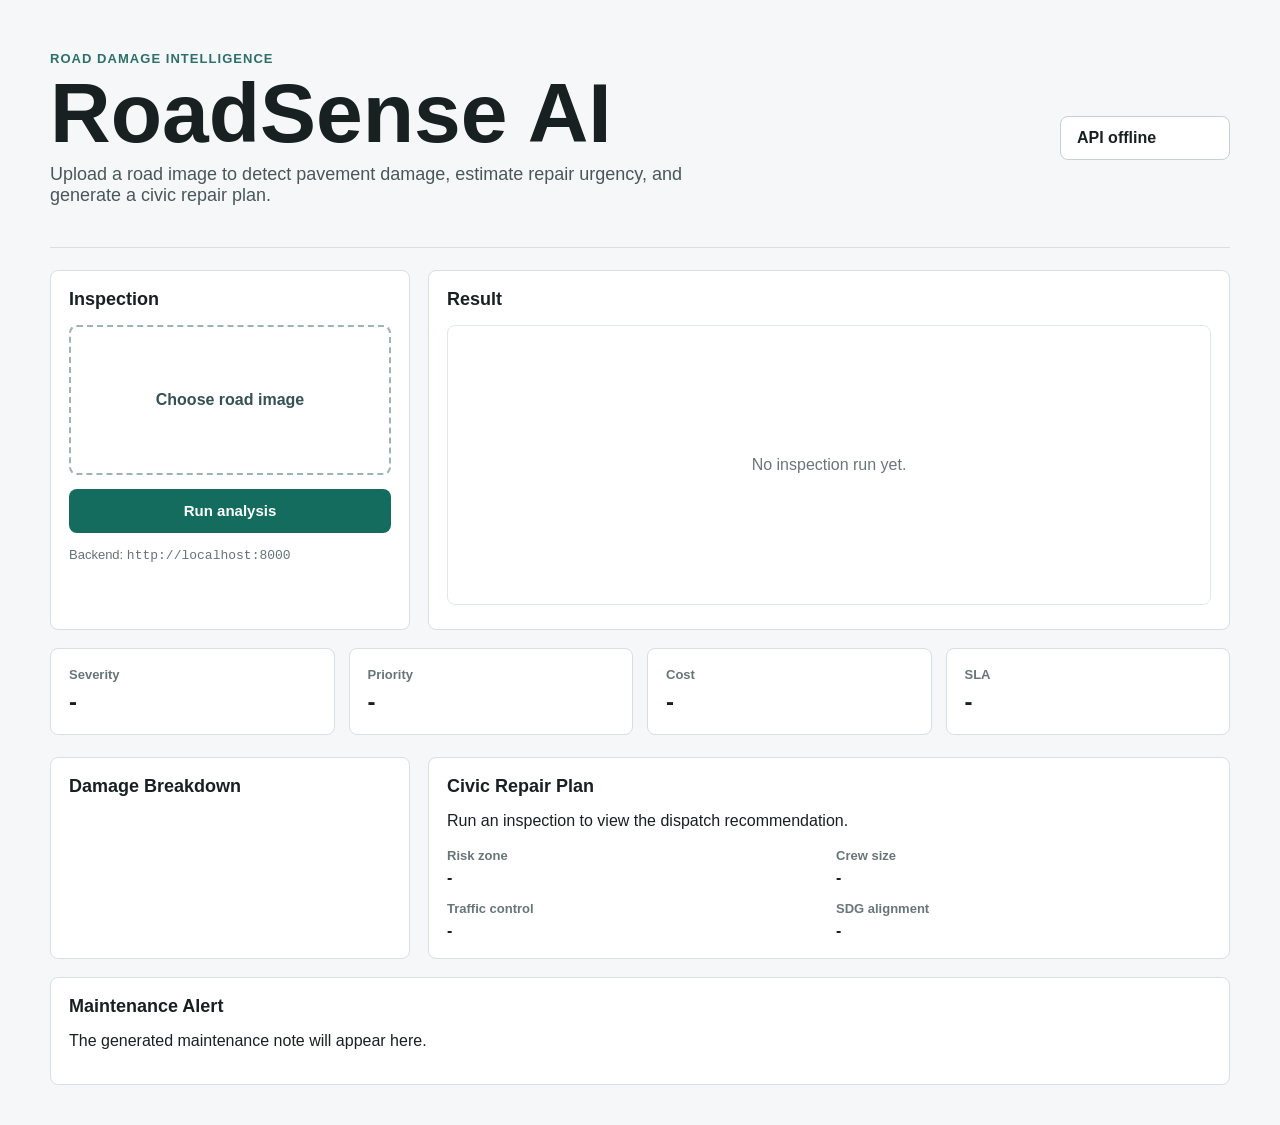
==== frontend/index.html @ 5e19f3f3 "Build RoadSense AI mini project" ====
<!doctype html>
<html lang="en">
  <head>
    <meta charset="utf-8" />
    <meta name="viewport" content="width=device-width, initial-scale=1" />
    <title>RoadSense AI</title>
    <link rel="stylesheet" href="styles.css" />
  </head>
  <body>
    <main class="shell">
      <section class="hero">
        <div>
          <p class="eyebrow">Road damage intelligence</p>
          <h1>RoadSense AI</h1>
          <p class="lede">
            Upload a road image to detect pavement damage, estimate repair urgency, and generate a civic repair plan.
          </p>
        </div>
        <div class="status">
          <span id="apiStatus">Checking API...</span>
        </div>
      </section>

      <section class="workspace">
        <form id="uploadForm" class="panel">
          <h2>Inspection</h2>
          <label class="dropzone">
            <input id="imageInput" type="file" accept="image/*" required />
            <span>Choose road image</span>
          </label>
          <button type="submit">Run analysis</button>
          <p class="hint">Backend: <code id="apiUrl"></code></p>
        </form>

        <section class="panel result">
          <h2>Result</h2>
          <img id="preview" alt="Annotated road inspection result" />
          <div id="emptyState" class="empty">No inspection run yet.</div>
        </section>
      </section>

      <section class="metrics">
        <article>
          <span>Severity</span>
          <strong id="severity">-</strong>
        </article>
        <article>
          <span>Priority</span>
          <strong id="priority">-</strong>
        </article>
        <article>
          <span>Cost</span>
          <strong id="cost">-</strong>
        </article>
        <article>
          <span>SLA</span>
          <strong id="sla">-</strong>
        </article>
      </section>

      <section class="details">
        <div class="panel">
          <h2>Damage Breakdown</h2>
          <ul id="detections"></ul>
        </div>
        <div class="panel">
          <h2>Civic Repair Plan</h2>
          <p id="dispatch">Run an inspection to view the dispatch recommendation.</p>
          <dl>
            <div><dt>Risk zone</dt><dd id="risk">-</dd></div>
            <div><dt>Crew size</dt><dd id="crew">-</dd></div>
            <div><dt>Traffic control</dt><dd id="lane">-</dd></div>
            <div><dt>SDG alignment</dt><dd id="sdg">-</dd></div>
          </dl>
        </div>
      </section>

      <section class="panel alert">
        <h2>Maintenance Alert</h2>
        <p id="alert">The generated maintenance note will appear here.</p>
      </section>
    </main>

    <script src="app.js"></script>
  </body>
</html>
---- frontend/styles.css ----
:root {
  color-scheme: light;
  font-family: Inter, Segoe UI, Arial, sans-serif;
  background: #f5f7f8;
  color: #182022;
}

* {
  box-sizing: border-box;
}

body {
  margin: 0;
}

.shell {
  width: min(1180px, calc(100% - 32px));
  margin: 0 auto;
  padding: 28px 0 40px;
}

.hero {
  min-height: 220px;
  display: flex;
  align-items: center;
  justify-content: space-between;
  gap: 24px;
  border-bottom: 1px solid #d8e0e2;
}

.eyebrow {
  margin: 0 0 8px;
  text-transform: uppercase;
  letter-spacing: .08em;
  color: #2e6f6b;
  font-size: 13px;
  font-weight: 800;
}

h1, h2, p {
  margin-top: 0;
}

h1 {
  margin-bottom: 10px;
  font-size: clamp(44px, 7vw, 84px);
  line-height: .95;
}

h2 {
  font-size: 18px;
}

.lede {
  max-width: 680px;
  font-size: 18px;
  color: #4a575a;
}

.status {
  min-width: 170px;
  padding: 12px 16px;
  border: 1px solid #c6d2d5;
  border-radius: 8px;
  background: #ffffff;
  font-weight: 700;
}

.workspace, .details {
  display: grid;
  grid-template-columns: 360px 1fr;
  gap: 18px;
  margin-top: 22px;
}

.panel, .metrics article {
  background: #ffffff;
  border: 1px solid #d8e0e2;
  border-radius: 8px;
  padding: 18px;
}

.dropzone {
  display: grid;
  place-items: center;
  min-height: 150px;
  border: 2px dashed #9eb3b7;
  border-radius: 8px;
  margin-bottom: 14px;
  color: #355154;
  font-weight: 800;
  cursor: pointer;
}

.dropzone input {
  width: 1px;
  height: 1px;
  opacity: 0;
  position: absolute;
}

button {
  width: 100%;
  min-height: 44px;
  border: 0;
  border-radius: 8px;
  background: #146c5f;
  color: #fff;
  font-size: 15px;
  font-weight: 800;
  cursor: pointer;
}

button:disabled {
  background: #8ea0a3;
  cursor: wait;
}

.hint {
  margin: 14px 0 0;
  font-size: 13px;
  color: #657376;
}

.result {
  min-height: 360px;
}

.result img {
  width: 100%;
  max-height: 520px;
  object-fit: contain;
  display: none;
  border-radius: 8px;
  background: #111;
}

.empty {
  min-height: 280px;
  display: grid;
  place-items: center;
  color: #6a7679;
  border: 1px solid #e2e8ea;
  border-radius: 8px;
}

.metrics {
  display: grid;
  grid-template-columns: repeat(4, 1fr);
  gap: 14px;
  margin-top: 18px;
}

.metrics span, dt {
  display: block;
  margin-bottom: 6px;
  color: #697679;
  font-size: 13px;
  font-weight: 700;
}

.metrics strong {
  font-size: 24px;
}

ul {
  padding-left: 20px;
  margin-bottom: 0;
}

li {
  margin-bottom: 8px;
}

dl {
  display: grid;
  grid-template-columns: repeat(2, 1fr);
  gap: 14px;
  margin: 18px 0 0;
}

dd {
  margin: 0;
  font-weight: 800;
}

.alert {
  margin-top: 18px;
}

@media (max-width: 820px) {
  .hero, .workspace, .details {
    grid-template-columns: 1fr;
    display: grid;
  }

  .metrics {
    grid-template-columns: repeat(2, 1fr);
  }

  dl {
    grid-template-columns: 1fr;
  }
}
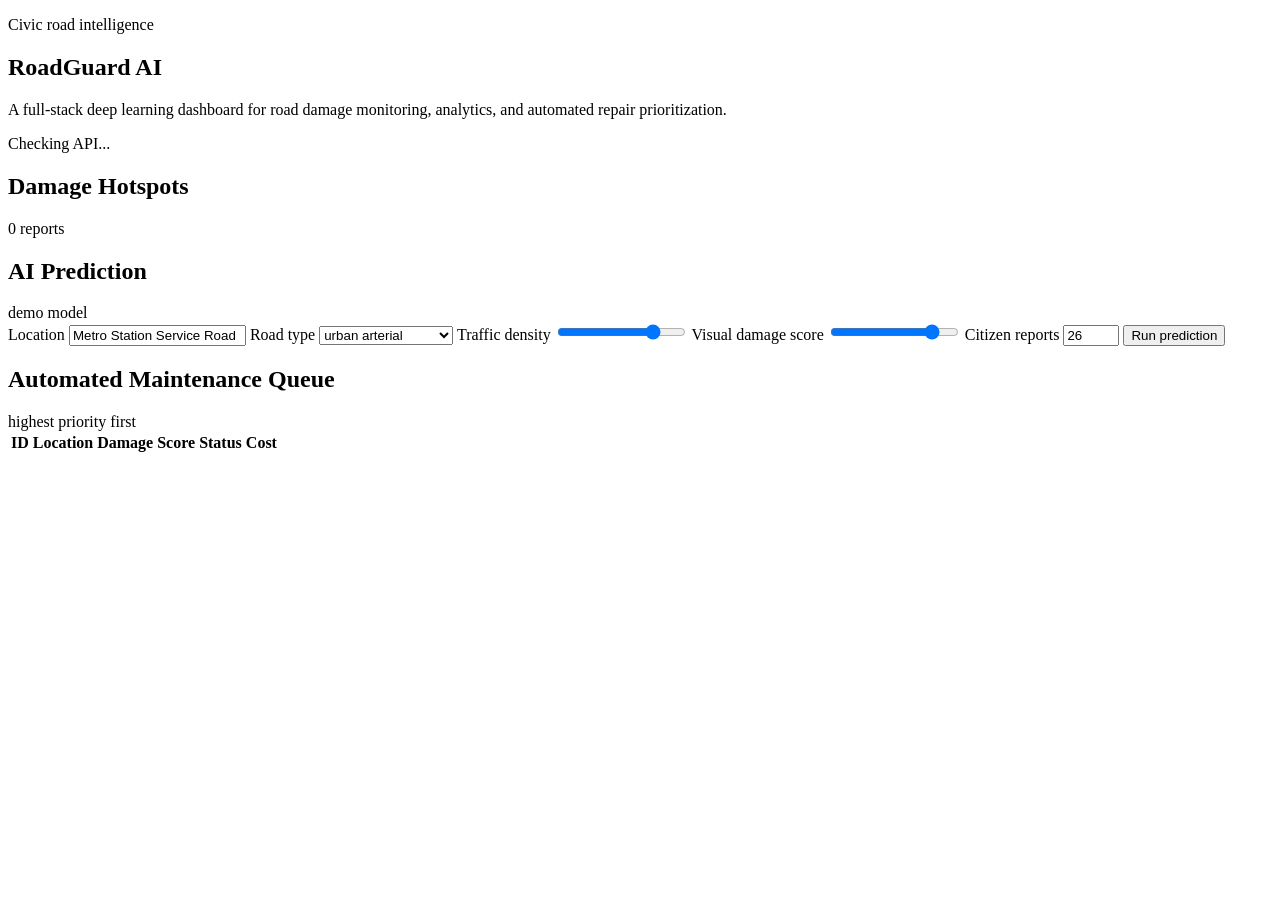
==== commit f0f1dba4: "Create RoadGuard AI full-stack demo" ====
--- a/frontend/index.html
+++ b/frontend/index.html
@@ -3,84 +3,91 @@
   <head>
     <meta charset="utf-8" />
     <meta name="viewport" content="width=device-width, initial-scale=1" />
-    <title>RoadSense AI</title>
-    <link rel="stylesheet" href="styles.css" />
+    <title>RoadGuard AI</title>
+    <link rel="stylesheet" href="/static/styles.css" />
   </head>
   <body>
     <main class="shell">
       <section class="hero">
         <div>
-          <p class="eyebrow">Road damage intelligence</p>
-          <h1>RoadSense AI</h1>
-          <p class="lede">
-            Upload a road image to detect pavement damage, estimate repair urgency, and generate a civic repair plan.
-          </p>
+          <p class="eyebrow">Civic road intelligence</p>
+          <h1>RoadGuard AI</h1>
+          <p class="lede">A full-stack deep learning dashboard for road damage monitoring, analytics, and automated repair prioritization.</p>
         </div>
-        <div class="status">
-          <span id="apiStatus">Checking API...</span>
+        <div class="status-pill" id="serviceStatus">Checking API...</div>
+      </section>
+
+      <section class="metrics" id="metrics"></section>
+
+      <section class="workspace">
+        <div class="panel map-panel">
+          <div class="panel-head">
+            <h2>Damage Hotspots</h2>
+            <span id="incidentCount">0 reports</span>
+          </div>
+          <div class="city-map" id="cityMap"></div>
+        </div>
+
+        <div class="panel">
+          <div class="panel-head">
+            <h2>AI Prediction</h2>
+            <span>demo model</span>
+          </div>
+          <form id="predictForm" class="predict-form">
+            <label>
+              Location
+              <input name="location" value="Metro Station Service Road" required />
+            </label>
+            <label>
+              Road type
+              <select name="road_type">
+                <option>urban arterial</option>
+                <option>school zone</option>
+                <option>hospital approach</option>
+                <option>highway connector</option>
+              </select>
+            </label>
+            <label>
+              Traffic density
+              <input name="traffic_density" type="range" min="0" max="100" value="78" />
+            </label>
+            <label>
+              Visual damage score
+              <input name="visual_damage_score" type="range" min="0" max="100" value="83" />
+            </label>
+            <label>
+              Citizen reports
+              <input name="citizen_reports" type="number" min="0" max="500" value="26" />
+            </label>
+            <button type="submit">Run prediction</button>
+          </form>
+          <div class="prediction" id="predictionResult"></div>
         </div>
       </section>
 
-      <section class="workspace">
-        <form id="uploadForm" class="panel">
-          <h2>Inspection</h2>
-          <label class="dropzone">
-            <input id="imageInput" type="file" accept="image/*" required />
-            <span>Choose road image</span>
-          </label>
-          <button type="submit">Run analysis</button>
-          <p class="hint">Backend: <code id="apiUrl"></code></p>
-        </form>
-
-        <section class="panel result">
-          <h2>Result</h2>
-          <img id="preview" alt="Annotated road inspection result" />
-          <div id="emptyState" class="empty">No inspection run yet.</div>
-        </section>
-      </section>
-
-      <section class="metrics">
-        <article>
-          <span>Severity</span>
-          <strong id="severity">-</strong>
-        </article>
-        <article>
-          <span>Priority</span>
-          <strong id="priority">-</strong>
-        </article>
-        <article>
-          <span>Cost</span>
-          <strong id="cost">-</strong>
-        </article>
-        <article>
-          <span>SLA</span>
-          <strong id="sla">-</strong>
-        </article>
-      </section>
-
-      <section class="details">
-        <div class="panel">
-          <h2>Damage Breakdown</h2>
-          <ul id="detections"></ul>
+      <section class="panel">
+        <div class="panel-head">
+          <h2>Automated Maintenance Queue</h2>
+          <span>highest priority first</span>
         </div>
-        <div class="panel">
-          <h2>Civic Repair Plan</h2>
-          <p id="dispatch">Run an inspection to view the dispatch recommendation.</p>
-          <dl>
-            <div><dt>Risk zone</dt><dd id="risk">-</dd></div>
-            <div><dt>Crew size</dt><dd id="crew">-</dd></div>
-            <div><dt>Traffic control</dt><dd id="lane">-</dd></div>
-            <div><dt>SDG alignment</dt><dd id="sdg">-</dd></div>
-          </dl>
+        <div class="table-wrap">
+          <table>
+            <thead>
+              <tr>
+                <th>ID</th>
+                <th>Location</th>
+                <th>Damage</th>
+                <th>Score</th>
+                <th>Status</th>
+                <th>Cost</th>
+              </tr>
+            </thead>
+            <tbody id="queueBody"></tbody>
+          </table>
         </div>
       </section>
-
-      <section class="panel alert">
-        <h2>Maintenance Alert</h2>
-        <p id="alert">The generated maintenance note will appear here.</p>
-      </section>
     </main>
-
-    <script src="app.js"></script>
+    <script src="/static/app.js"></script>
   </body>
 </html>
+
